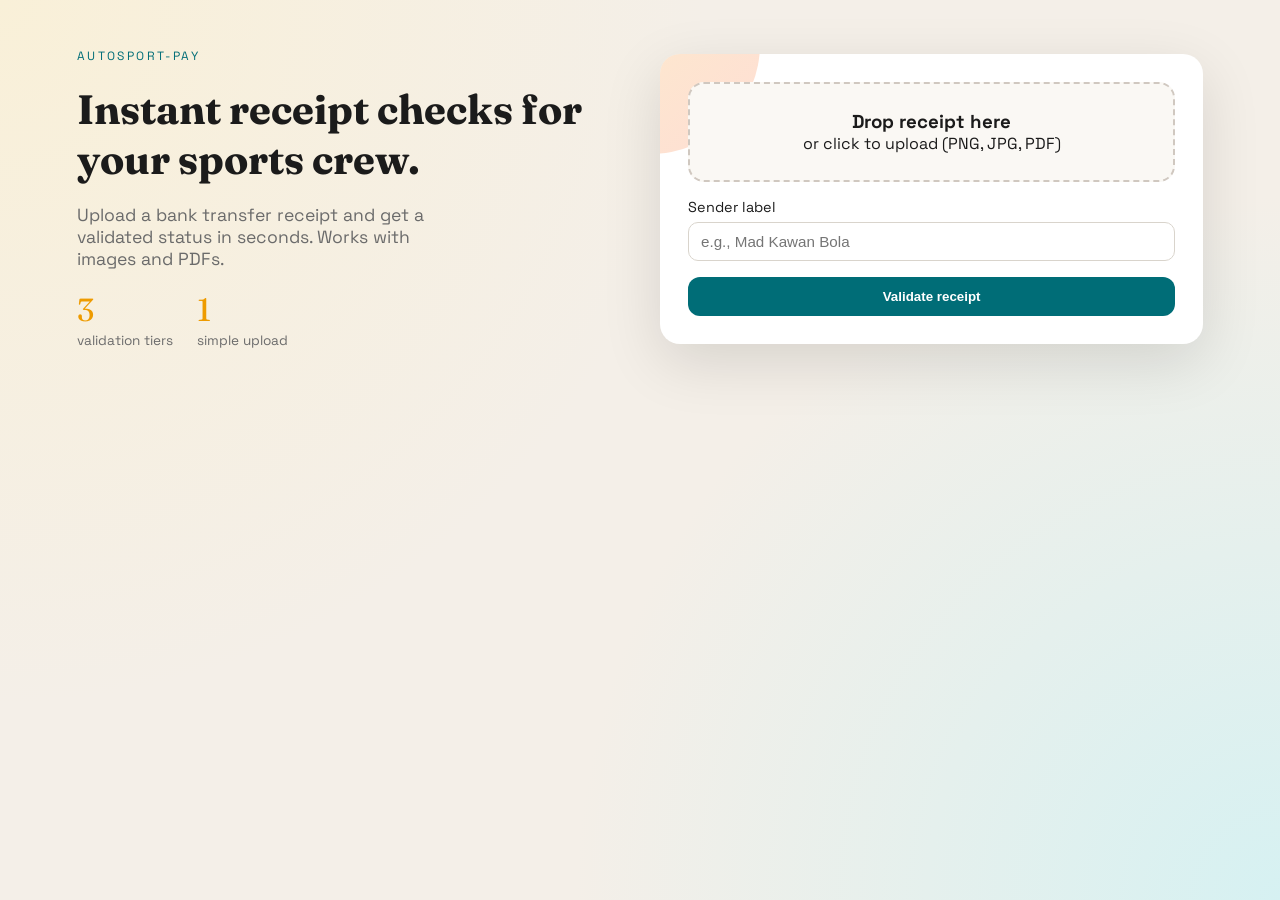
==== week_4/frontend/index.html @ 9ab249a1 "feat: payment receipt collector and list generator. but currently gemini API failed to be used" ====
<!doctype html>
<html lang="en">
  <head>
    <meta charset="UTF-8" />
    <meta name="viewport" content="width=device-width, initial-scale=1.0" />
    <title>AutoSport-Pay Receipt Uploader</title>
    <link rel="stylesheet" href="assets/styles.css" />
  </head>
  <body>
    <main class="page">
      <section class="hero">
        <div class="hero-copy">
          <p class="eyebrow">AutoSport-Pay</p>
          <h1>Instant receipt checks for your sports crew.</h1>
          <p class="lead">
            Upload a bank transfer receipt and get a validated status in seconds. Works with
            images and PDFs.
          </p>
          <div class="stats">
            <div>
              <span class="stat-value">3</span>
              <span class="stat-label">validation tiers</span>
            </div>
            <div>
              <span class="stat-value">1</span>
              <span class="stat-label">simple upload</span>
            </div>
          </div>
        </div>
        <div class="hero-card">
          <form id="receipt-form" class="upload-card">
            <label class="file-drop" for="receipt-file">
              <input id="receipt-file" name="file" type="file" accept="image/*,.pdf" />
              <div>
                <h3>Drop receipt here</h3>
                <p>or click to upload (PNG, JPG, PDF)</p>
              </div>
            </label>
            <label class="input-row">
              <span>Sender label</span>
              <input id="sender" name="sender" type="text" placeholder="e.g., Mad Kawan Bola" />
            </label>
            <button type="submit" class="primary">Validate receipt</button>
          </form>
          <div id="result" class="result hidden">
            <h4>Status</h4>
            <pre id="result-json"></pre>
          </div>
        </div>
      </section>
    </main>
    <script src="assets/app.js"></script>
  </body>
</html>
---- week_4/frontend/assets/styles.css ----
@import url("https://fonts.googleapis.com/css2?family=Fraunces:wght@500;700&family=Space+Grotesk:wght@400;600&display=swap");

:root {
  --bg: #f4efe8;
  --surface: #ffffff;
  --ink: #1b1b1b;
  --accent: #006d77;
  --accent-strong: #0a9396;
  --accent-warm: #ee9b00;
  --muted: #6b6b6b;
  --shadow: 0 18px 60px rgba(0, 0, 0, 0.12);
}

* {
  box-sizing: border-box;
  margin: 0;
  padding: 0;
}

body {
  font-family: "Space Grotesk", sans-serif;
  background: radial-gradient(circle at top left, #f9f0d8, transparent 45%),
    radial-gradient(circle at bottom right, #d6f1f2, transparent 45%), var(--bg);
  color: var(--ink);
  min-height: 100vh;
}

.page {
  padding: 48px 6vw 72px;
}

.hero {
  display: grid;
  grid-template-columns: repeat(auto-fit, minmax(280px, 1fr));
  gap: 40px;
  align-items: center;
}

.hero-copy {
  display: grid;
  gap: 20px;
  animation: slide-in 700ms ease-out both;
}

.eyebrow {
  text-transform: uppercase;
  letter-spacing: 0.2em;
  font-size: 0.75rem;
  color: var(--accent);
}

h1 {
  font-family: "Fraunces", serif;
  font-size: clamp(2.2rem, 3.2vw, 3.6rem);
}

.lead {
  font-size: 1.1rem;
  color: var(--muted);
  max-width: 36ch;
}

.stats {
  display: flex;
  gap: 24px;
}

.stat-value {
  font-family: "Fraunces", serif;
  font-size: 2rem;
  color: var(--accent-warm);
  display: block;
}

.stat-label {
  font-size: 0.85rem;
  color: var(--muted);
}

.hero-card {
  background: var(--surface);
  padding: 28px;
  border-radius: 20px;
  box-shadow: var(--shadow);
  position: relative;
  overflow: hidden;
  animation: float-in 800ms ease-out both;
}

.hero-card::before {
  content: "";
  position: absolute;
  inset: -120px auto auto -120px;
  width: 220px;
  height: 220px;
  background: linear-gradient(135deg, #f6d365, #fda085);
  opacity: 0.35;
  border-radius: 50%;
}

.upload-card {
  position: relative;
  display: grid;
  gap: 16px;
  z-index: 1;
}

.file-drop {
  border: 2px dashed #d0c8c0;
  border-radius: 16px;
  padding: 26px;
  text-align: center;
  background: #faf8f4;
  cursor: pointer;
  transition: border-color 200ms ease, transform 200ms ease;
}

.file-drop input {
  display: none;
}

.file-drop:hover {
  border-color: var(--accent-strong);
  transform: translateY(-2px);
}

.input-row {
  display: grid;
  gap: 6px;
  font-size: 0.9rem;
}

.input-row input {
  border-radius: 10px;
  border: 1px solid #d9d4cc;
  padding: 10px 12px;
  font-size: 0.95rem;
}

.primary {
  background: var(--accent);
  color: white;
  border: none;
  border-radius: 12px;
  padding: 12px 18px;
  font-weight: 600;
  cursor: pointer;
  transition: transform 200ms ease, background 200ms ease;
}

.primary:hover {
  background: var(--accent-strong);
  transform: translateY(-1px);
}

.result {
  margin-top: 20px;
  padding: 16px;
  border-radius: 12px;
  background: #f3f9f9;
  border: 1px solid #cfe3e3;
}

.result pre {
  white-space: pre-wrap;
  font-size: 0.85rem;
  color: #2f3b3b;
}

.hidden {
  display: none;
}

@keyframes slide-in {
  from {
    opacity: 0;
    transform: translateY(20px);
  }
  to {
    opacity: 1;
    transform: translateY(0);
  }
}

@keyframes float-in {
  from {
    opacity: 0;
    transform: translateY(40px) scale(0.98);
  }
  to {
    opacity: 1;
    transform: translateY(0) scale(1);
  }
}

@media (max-width: 720px) {
  .stats {
    flex-direction: column;
    gap: 12px;
  }
}
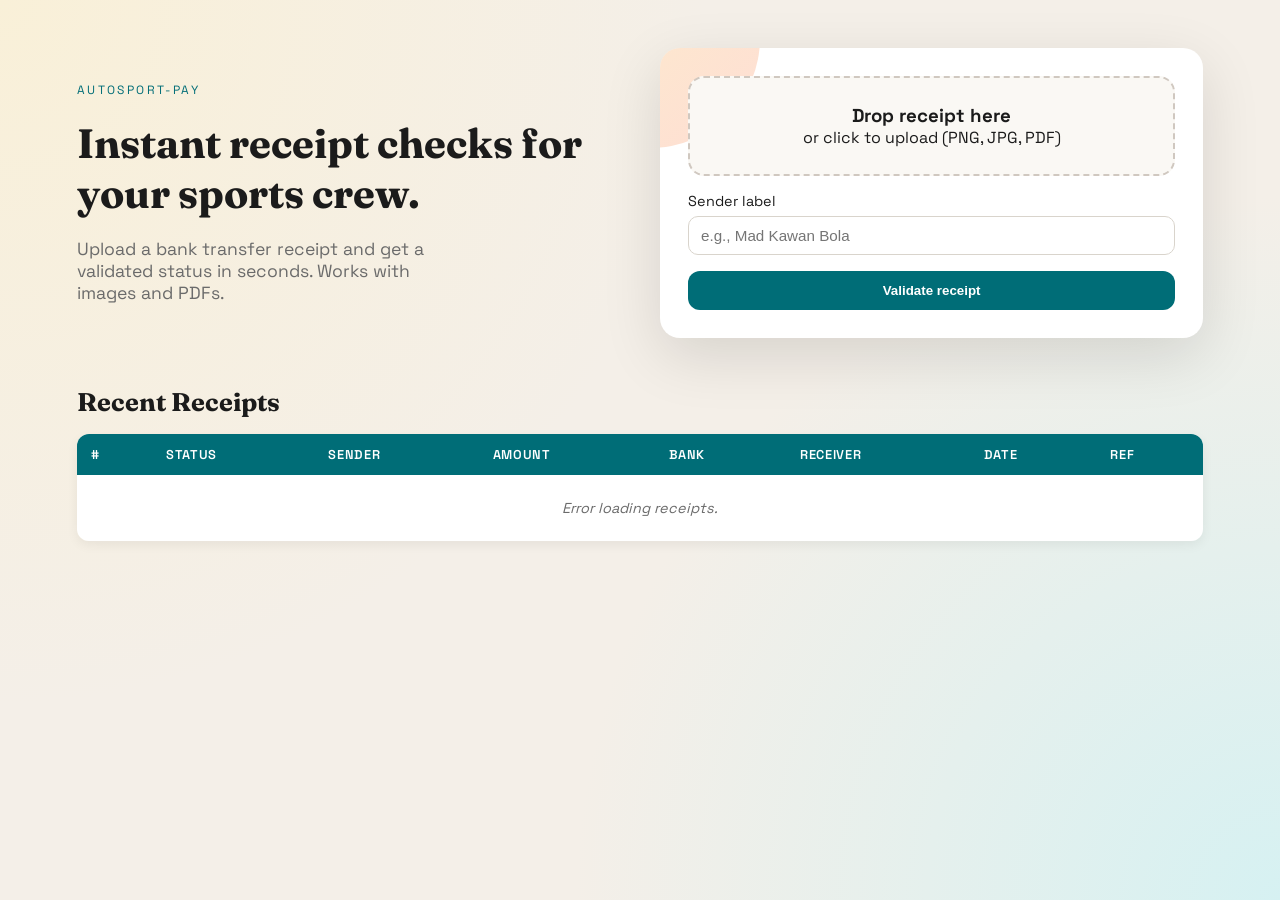
==== commit 2d7dee85: "feat: implemented list of receipts and API table" ====
--- a/week_4/frontend/index.html
+++ b/week_4/frontend/index.html
@@ -16,16 +16,6 @@
             Upload a bank transfer receipt and get a validated status in seconds. Works with
             images and PDFs.
           </p>
-          <div class="stats">
-            <div>
-              <span class="stat-value">3</span>
-              <span class="stat-label">validation tiers</span>
-            </div>
-            <div>
-              <span class="stat-value">1</span>
-              <span class="stat-label">simple upload</span>
-            </div>
-          </div>
         </div>
         <div class="hero-card">
           <form id="receipt-form" class="upload-card">
@@ -48,6 +38,28 @@
           </div>
         </div>
       </section>
+      <section class="receipts-section">
+        <h2>Recent Receipts</h2>
+        <div class="table-wrapper">
+          <table id="receipts-table" class="receipts-table">
+            <thead>
+              <tr>
+                <th>#</th>
+                <th>Status</th>
+                <th>Sender</th>
+                <th>Amount</th>
+                <th>Bank</th>
+                <th>Receiver</th>
+                <th>Date</th>
+                <th>Ref</th>
+              </tr>
+            </thead>
+            <tbody id="receipts-tbody">
+              <tr><td colspan="8" class="muted">Loading...</td></tr>
+            </tbody>
+          </table>
+        </div>
+      </section>
     </main>
     <script src="assets/app.js"></script>
   </body>
--- a/week_4/frontend/assets/styles.css
+++ b/week_4/frontend/assets/styles.css
@@ -167,6 +167,94 @@
   color: #2f3b3b;
 }
 
+.receipts-section {
+  margin-top: 48px;
+}
+
+.receipts-section h2 {
+  font-family: "Fraunces", serif;
+  font-size: 1.6rem;
+  margin-bottom: 16px;
+}
+
+.table-wrapper {
+  overflow-x: auto;
+  border-radius: 12px;
+  box-shadow: 0 4px 12px rgba(0, 0, 0, 0.06);
+}
+
+.receipts-table {
+  width: 100%;
+  border-collapse: collapse;
+  background: var(--surface);
+  font-size: 0.9rem;
+}
+
+.receipts-table thead {
+  background: var(--accent);
+  color: #fff;
+}
+
+.receipts-table th {
+  padding: 12px 14px;
+  text-align: left;
+  font-weight: 600;
+  font-size: 0.8rem;
+  text-transform: uppercase;
+  letter-spacing: 0.05em;
+  white-space: nowrap;
+}
+
+.receipts-table td {
+  padding: 10px 14px;
+  border-bottom: 1px solid #eee;
+  white-space: nowrap;
+}
+
+.receipts-table tbody tr:hover {
+  background: #f7fafb;
+}
+
+.receipts-table tbody tr:last-child td {
+  border-bottom: none;
+}
+
+.receipts-table .receipt-id {
+  font-weight: 600;
+  color: var(--muted);
+  font-size: 0.85rem;
+}
+
+.receipts-table .receipt-status {
+  padding: 2px 10px;
+  border-radius: 20px;
+  font-size: 0.75rem;
+  font-weight: 600;
+  text-transform: uppercase;
+}
+
+.receipts-table .ref-cell {
+  font-family: monospace;
+  font-size: 0.8rem;
+}
+
+.receipts-table .muted {
+  text-align: center;
+  color: var(--muted);
+  font-style: italic;
+  padding: 24px 14px;
+}
+
+.status-valid { background: #d4edda; color: #155724; }
+.status-invalid { background: #f8d7da; color: #721c24; }
+.status-fishy { background: #fff3cd; color: #856404; }
+.status-oklah { background: #d1ecf1; color: #0c5460; }
+
+.muted {
+  color: var(--muted);
+  font-style: italic;
+}
+
 .hidden {
   display: none;
 }
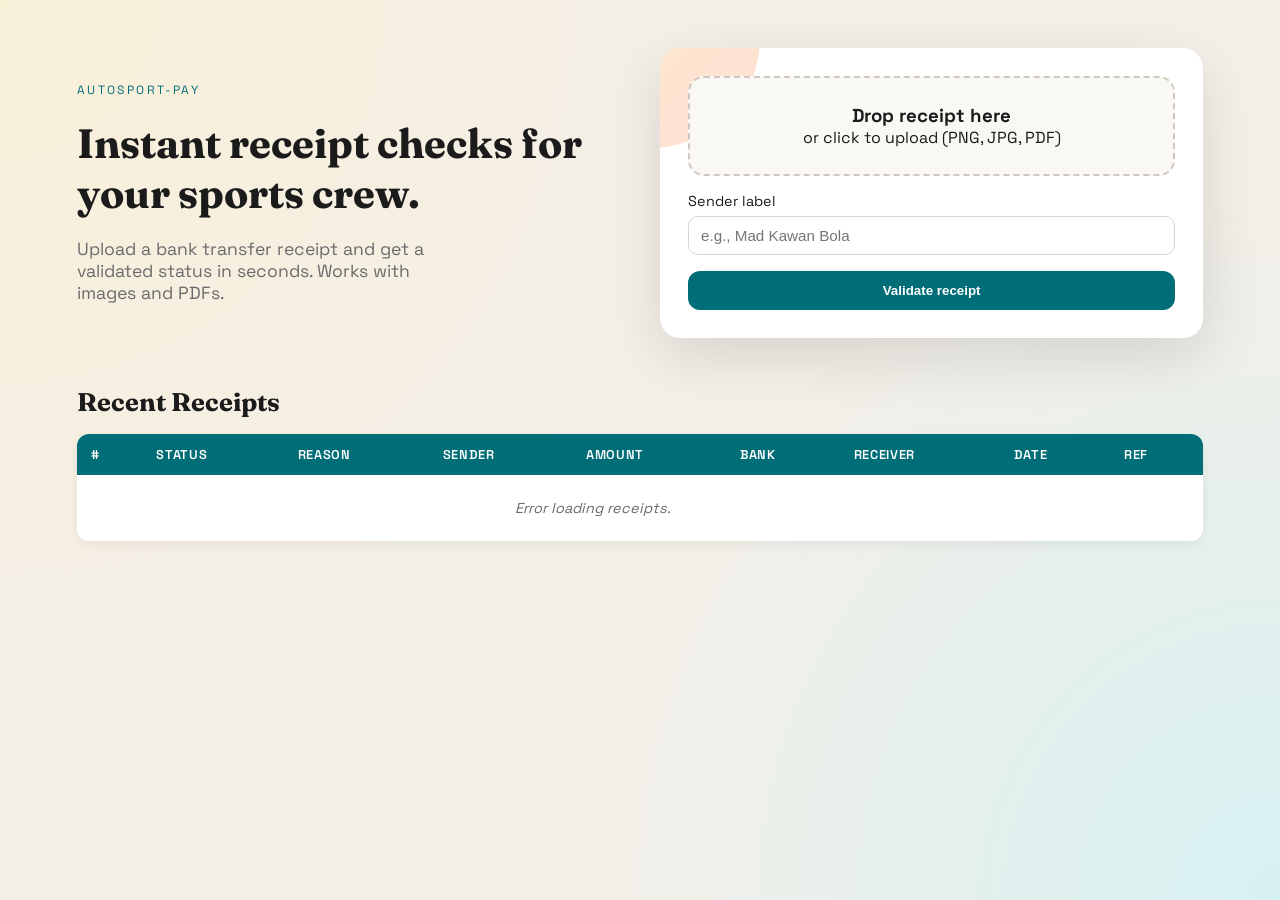
==== commit d45f80d7: "improve receipt management and file upload feedback" ====
--- a/week_4/frontend/index.html
+++ b/week_4/frontend/index.html
@@ -46,6 +46,7 @@
               <tr>
                 <th>#</th>
                 <th>Status</th>
+                <th>Reason</th>
                 <th>Sender</th>
                 <th>Amount</th>
                 <th>Bank</th>
--- a/week_4/frontend/assets/styles.css
+++ b/week_4/frontend/assets/styles.css
@@ -153,6 +153,20 @@
   transform: translateY(-1px);
 }
 
+.file-drop.has-file {
+  border-color: var(--accent);
+  background: #f0fafb;
+  border-style: solid;
+}
+
+.file-drop .upload-again {
+  color: var(--accent);
+  font-weight: 600;
+  margin-top: 8px;
+  text-decoration: underline;
+  cursor: pointer;
+}
+
 .result {
   margin-top: 20px;
   padding: 16px;
@@ -167,6 +181,14 @@
   color: #2f3b3b;
 }
 
+.reason-cell {
+  font-size: 0.8rem;
+  color: var(--muted);
+  max-width: 180px;
+  white-space: normal;
+  line-height: 1.4;
+}
+
 .receipts-section {
   margin-top: 48px;
 }
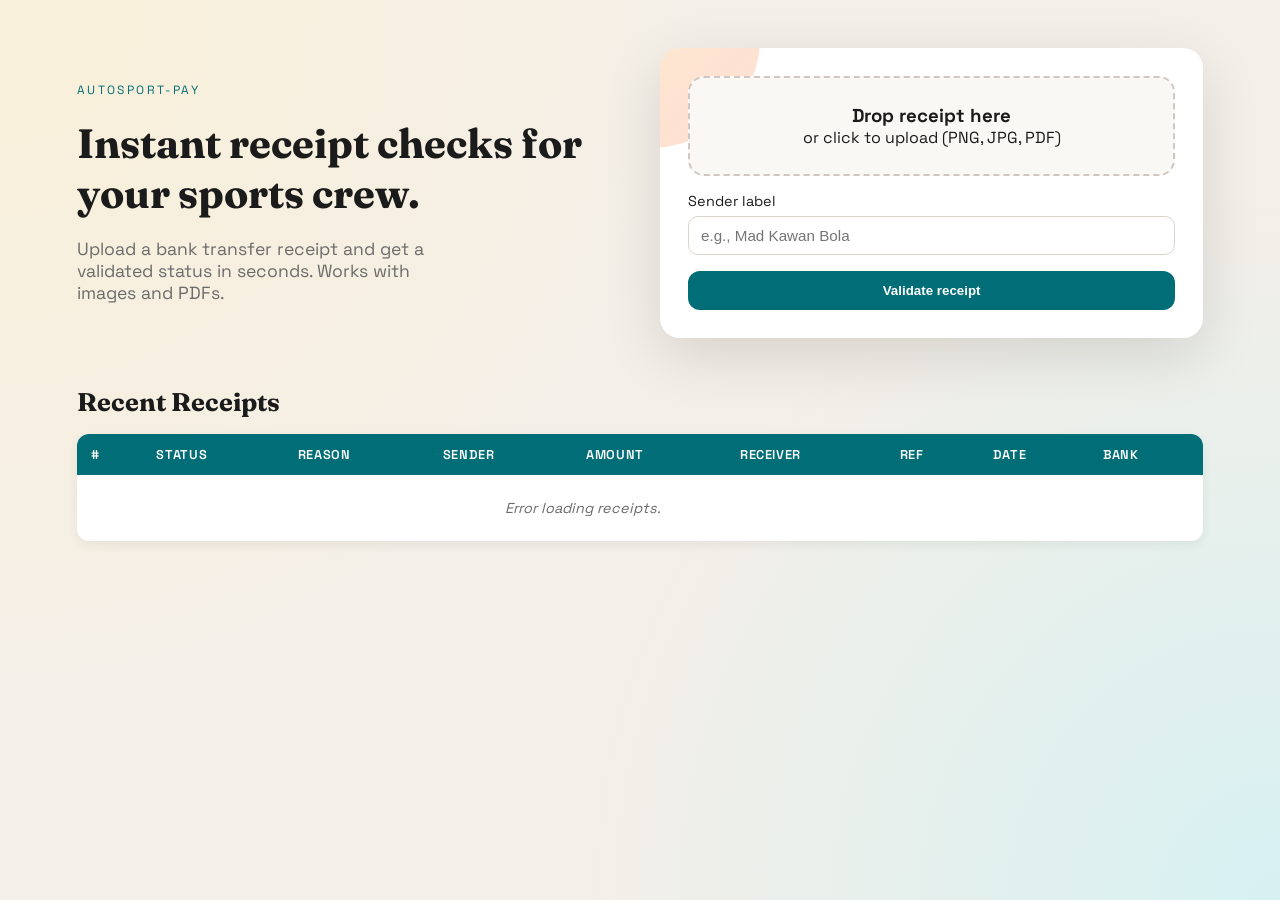
==== commit ab4c4614: "improve reference ID extraction" ====
--- a/week_4/frontend/index.html
+++ b/week_4/frontend/index.html
@@ -49,14 +49,14 @@
                 <th>Reason</th>
                 <th>Sender</th>
                 <th>Amount</th>
+                <th>Receiver</th>
+                <th>Ref</th>
+                <th>Date</th>
                 <th>Bank</th>
-                <th>Receiver</th>
-                <th>Date</th>
-                <th>Ref</th>
               </tr>
             </thead>
             <tbody id="receipts-tbody">
-              <tr><td colspan="8" class="muted">Loading...</td></tr>
+              <tr><td colspan="9" class="muted">Loading...</td></tr>
             </tbody>
           </table>
         </div>
--- a/week_4/frontend/assets/styles.css
+++ b/week_4/frontend/assets/styles.css
@@ -181,12 +181,13 @@
   color: #2f3b3b;
 }
 
-.reason-cell {
+.receipts-table .reason-cell {
   font-size: 0.8rem;
   color: var(--muted);
   max-width: 180px;
   white-space: normal;
   line-height: 1.4;
+  overflow-wrap: break-word;
 }
 
 .receipts-section {
@@ -270,7 +271,7 @@
 .status-valid { background: #d4edda; color: #155724; }
 .status-invalid { background: #f8d7da; color: #721c24; }
 .status-fishy { background: #fff3cd; color: #856404; }
-.status-oklah { background: #d1ecf1; color: #0c5460; }
+.status-acceptable { background: #d1ecf1; color: #0c5460; }
 
 .muted {
   color: var(--muted);
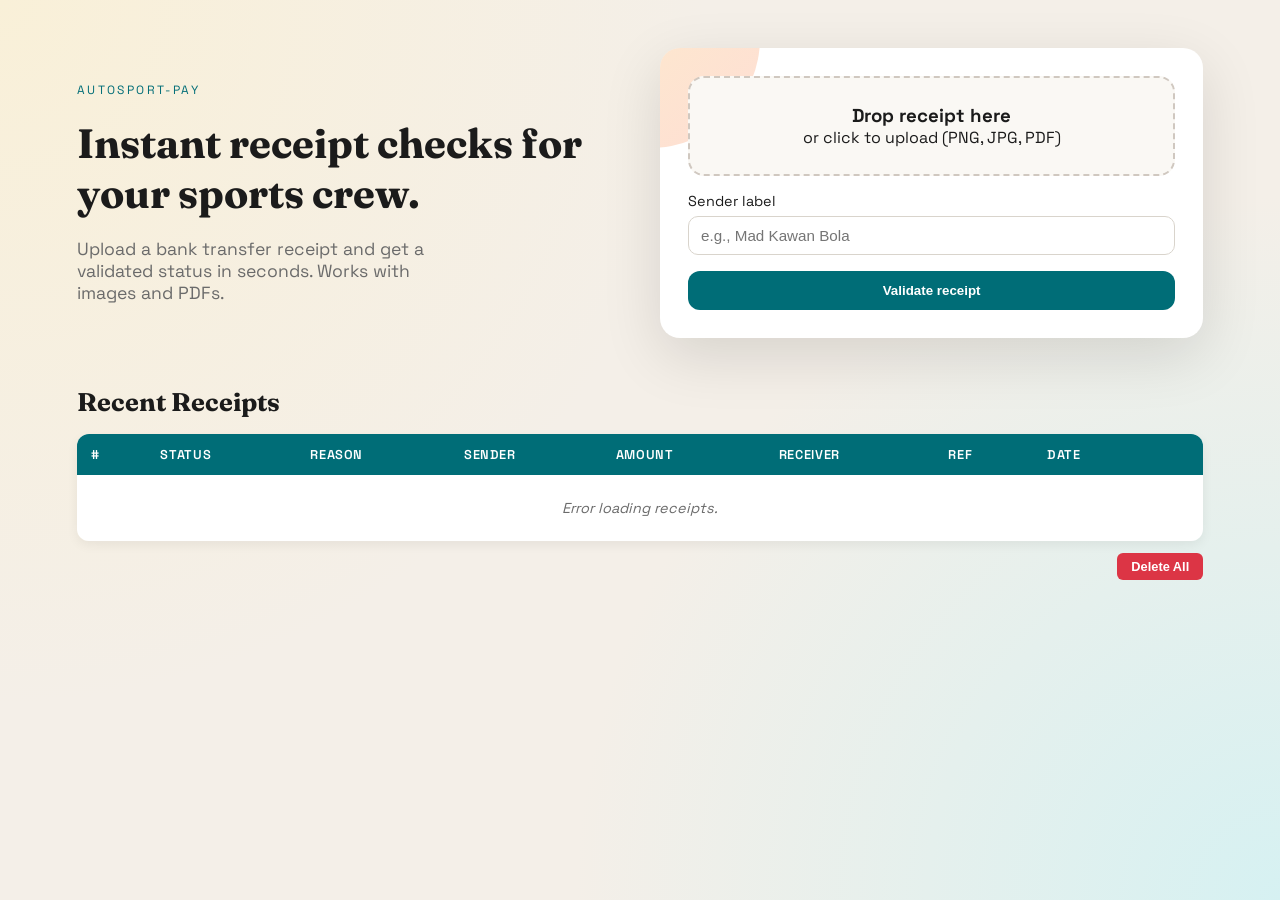
==== commit 11e89d85: "feat: implemented delete" ====
--- a/week_4/frontend/index.html
+++ b/week_4/frontend/index.html
@@ -52,7 +52,7 @@
                 <th>Receiver</th>
                 <th>Ref</th>
                 <th>Date</th>
-                <th>Bank</th>
+                <th></th>
               </tr>
             </thead>
             <tbody id="receipts-tbody">
@@ -60,6 +60,9 @@
             </tbody>
           </table>
         </div>
+        <div class="table-actions">
+          <button id="delete-all-btn" class="btn-delete-all">Delete All</button>
+        </div>
       </section>
     </main>
     <script src="assets/app.js"></script>
--- a/week_4/frontend/assets/styles.css
+++ b/week_4/frontend/assets/styles.css
@@ -282,6 +282,50 @@
   display: none;
 }
 
+.table-actions {
+  text-align: right;
+  margin-top: 12px;
+}
+
+.btn-delete-all {
+  background: #dc3545;
+  color: white;
+  border: none;
+  border-radius: 6px;
+  padding: 6px 14px;
+  font-size: 0.8rem;
+  font-weight: 600;
+  cursor: pointer;
+  transition: background 200ms ease, transform 200ms ease;
+}
+
+.btn-delete-all:hover {
+  background: #c82333;
+  transform: translateY(-1px);
+}
+
+.receipts-table .action-cell {
+  text-align: right;
+  padding-right: 14px;
+}
+
+.btn-delete {
+  background: #dc3545;
+  color: white;
+  border: none;
+  border-radius: 6px;
+  padding: 4px 12px;
+  font-size: 0.75rem;
+  font-weight: 600;
+  cursor: pointer;
+  transition: background 200ms ease, transform 200ms ease;
+}
+
+.btn-delete:hover {
+  background: #c82333;
+  transform: translateY(-1px);
+}
+
 @keyframes slide-in {
   from {
     opacity: 0;
